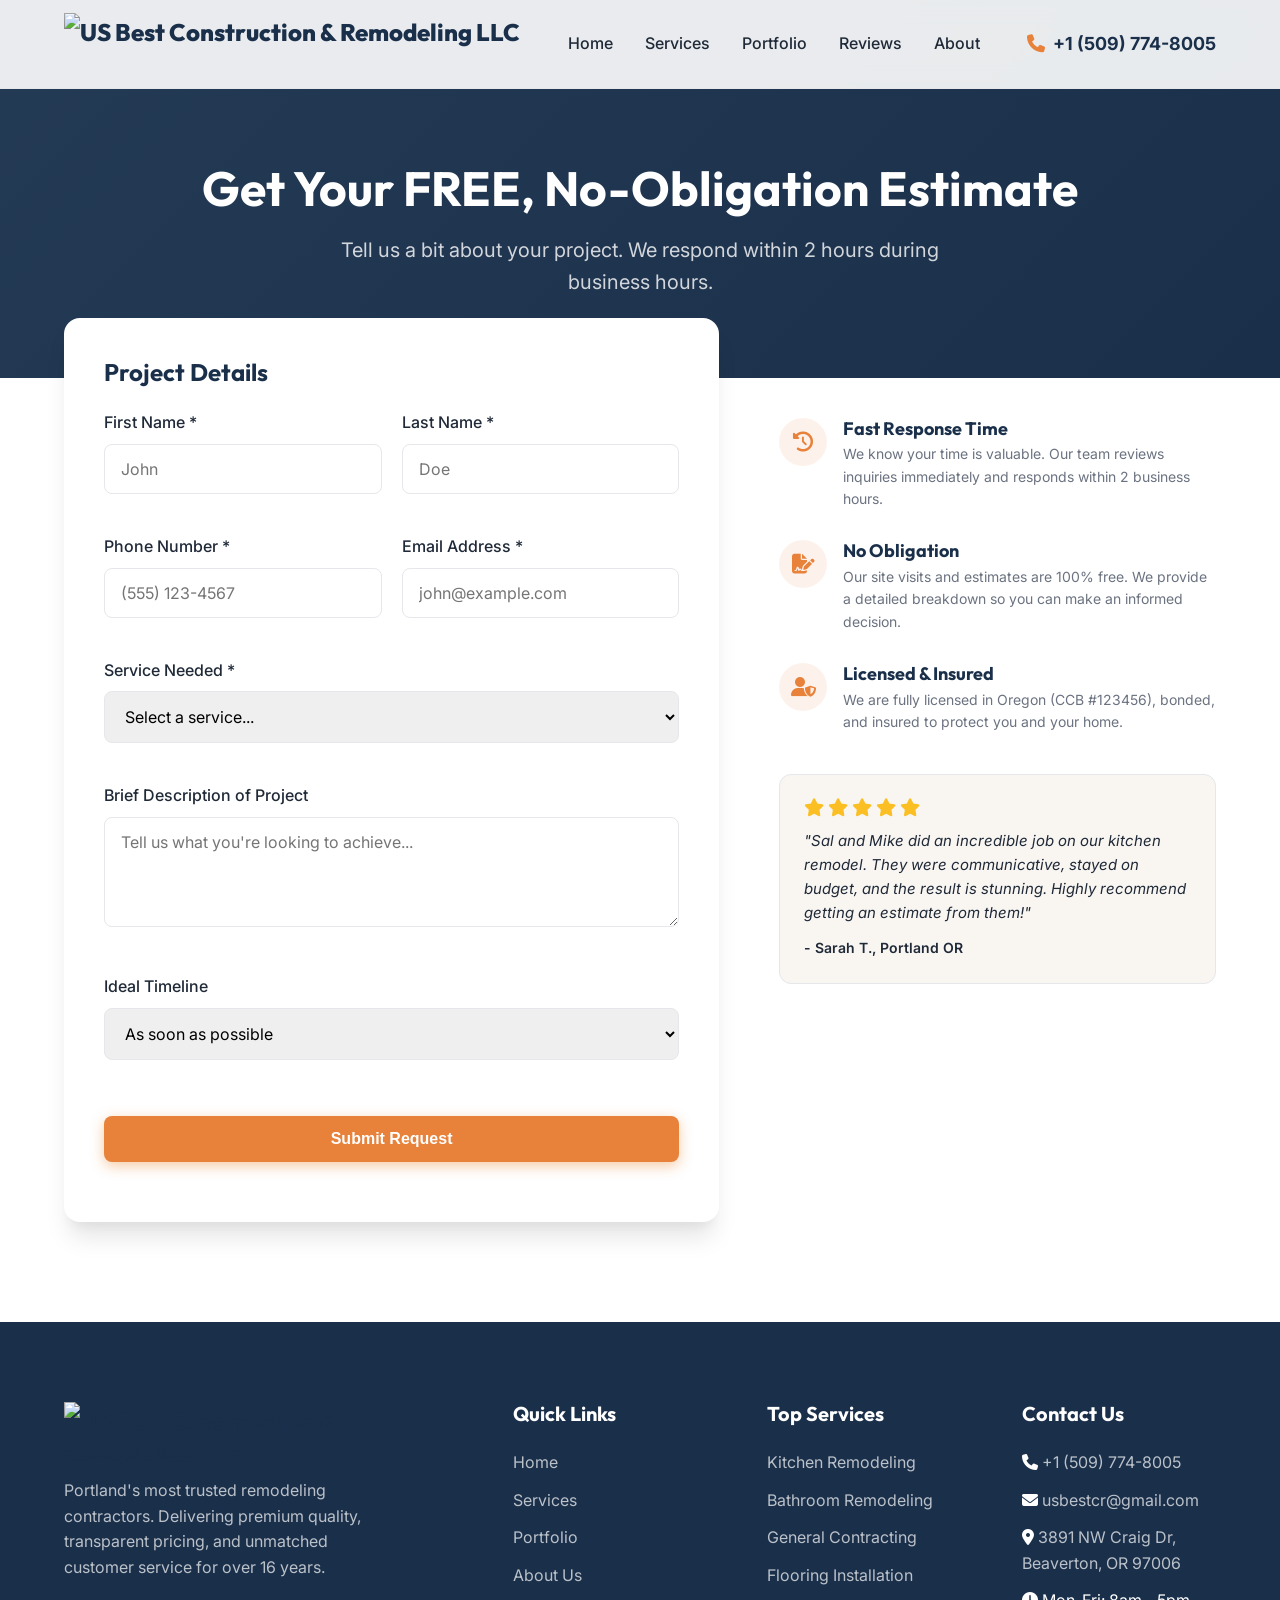
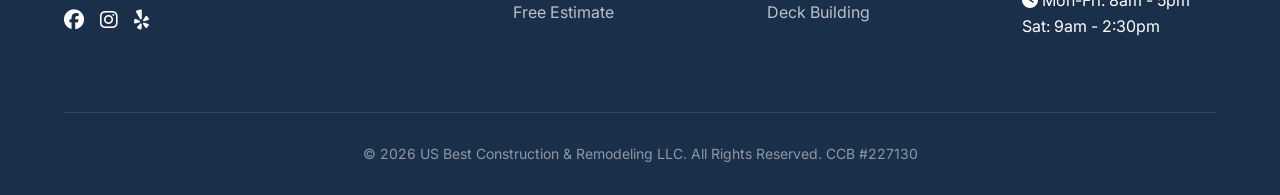
==== estimate.html @ 60744a65 "Add files via upload" ====
<!DOCTYPE html>
<html lang="en">
<head>
    <meta charset="UTF-8">
    <meta name="viewport" content="width=device-width, initial-scale=1.0">
    <title>Get a Free Estimate | US Best Construction & Remodeling LLC</title>
    <meta name="description" content="Get your free, no-obligation estimate from US Best Construction & Remodeling LLC. We respond within 2 hours to help start your Portland home remodeling project.">
    
    <link rel="stylesheet" href="style.css">
    <link rel="stylesheet" href="https://cdnjs.cloudflare.com/ajax/libs/font-awesome/6.4.0/css/all.min.css">
    <style>
        .page-header {
            padding: 160px 0 80px;
            background: linear-gradient(135deg, var(--secondary) 0%, var(--secondary-dark) 100%);
            color: white;
            text-align: center;
        }
        .page-header h1 {
            color: white;
            font-size: 48px;
            margin-bottom: 16px;
        }
        .page-header p {
            font-size: 20px;
            color: rgba(255,255,255,0.8);
            max-width: 600px;
            margin: 0 auto;
        }
        
        .estimate-layout {
            display: grid;
            grid-template-columns: 1.5fr 1fr;
            gap: 60px;
            margin-top: -60px;
            position: relative;
            z-index: 10;
        }
        
        .trust-column {
            padding-top: 100px;
        }
        
        .trust-feature {
            display: flex;
            gap: 16px;
            margin-bottom: 30px;
        }
        
        .trust-feature-icon {
            width: 48px;
            height: 48px;
            background: var(--primary-light);
            color: var(--primary);
            border-radius: 50%;
            display: flex;
            align-items: center;
            justify-content: center;
            font-size: 20px;
            flex-shrink: 0;
        }
        
        .trust-feature h4 {
            font-size: 18px;
            margin-bottom: 4px;
        }
        
        .trust-feature p {
            color: var(--text-muted);
            font-size: 14px;
        }
        
        .google-review-snippet {
            background: var(--bg-off);
            padding: 24px;
            border-radius: 12px;
            border: 1px solid var(--border);
            margin-top: 40px;
        }
        
        @media (max-width: 992px) {
            .estimate-layout {
                grid-template-columns: 1fr;
                gap: 40px;
            }
            .trust-column { padding-top: 0; }
        }
    </style>
</head>
<body>

    <!-- Header Navigation -->
    <header id="header">
        <div class="container nav-wrapper">
            <a href="index.html" class="logo">
                <img src="Img/Logo/usbestlogo.png" alt="US Best Construction & Remodeling LLC" style="height: 62px; width: auto;">
            </a>
            
            <nav class="nav-links">
                <a href="index.html">Home</a>
                <a href="services.html">Services</a>
                <a href="index.html#portfolio">Portfolio</a>
                <a href="index.html#reviews">Reviews</a>
                <a href="index.html#about">About</a>
            </nav>
            
            <div class="nav-actions">
                <a href="tel:+15097748005" class="phone-link">
                    <i class="fa-solid fa-phone"></i> +1 (509) 774-8005
                </a>
                <button class="mobile-menu-btn"><i class="fa-solid fa-bars"></i></button>
            </div>
        </div>
    </header>

    <div class="page-header">
        <div class="container">
            <h1>Get Your FREE, No-Obligation Estimate</h1>
            <p>Tell us a bit about your project. We respond within 2 hours during business hours.</p>
        </div>
    </div>

    <section class="section" style="padding-top: 0; padding-bottom: 100px;">
        <div class="container">
            <div class="estimate-layout">
                <!-- Form Side -->
                <div class="estimate-form-wrap">
                    <h3 style="margin-bottom: 24px; font-size: 24px;">Project Details</h3>
                    <form id="estimateForm">
                        <div class="form-grid">
                            <div class="form-group">
                                <label class="form-label">First Name *</label>
                                <input type="text" class="form-control" required placeholder="John">
                            </div>
                            <div class="form-group">
                                <label class="form-label">Last Name *</label>
                                <input type="text" class="form-control" required placeholder="Doe">
                            </div>
                            <div class="form-group">
                                <label class="form-label">Phone Number *</label>
                                <input type="tel" class="form-control" required placeholder="(555) 123-4567">
                            </div>
                            <div class="form-group">
                                <label class="form-label">Email Address *</label>
                                <input type="email" class="form-control" required placeholder="john@example.com">
                            </div>
                            <div class="form-group full">
                                <label class="form-label">Service Needed *</label>
                                <select class="form-control" required>
                                    <option value="">Select a service...</option>
                                    <option value="Kitchen Remodel">Kitchen Remodeling</option>
                                    <option value="Bathroom Remodel">Bathroom Remodeling</option>
                                    <option value="Full Renovation">General Contracting / Full Renovation</option>
                                    <option value="Flooring">Flooring Installation</option>
                                    <option value="Deck">Deck Building / Repair</option>
                                    <option value="Other">Other (Please specify below)</option>
                                </select>
                            </div>
                            <div class="form-group full">
                                <label class="form-label">Brief Description of Project</label>
                                <textarea class="form-control" rows="4" placeholder="Tell us what you're looking to achieve..."></textarea>
                            </div>
                            <div class="form-group full">
                                <label class="form-label">Ideal Timeline</label>
                                <select class="form-control">
                                    <option value="ASAP">As soon as possible</option>
                                    <option value="1-3 Months">1-3 Months</option>
                                    <option value="3-6 Months">3-6 Months</option>
                                    <option value="Just Planning">Just planning right now</option>
                                </select>
                            </div>
                            <div class="form-group full mt-2">
                                <button type="submit" class="btn btn-primary" style="width: 100%;">Submit Request</button>
                            </div>
                        </div>
                    </form>
                </div>

                <!-- Trust Side -->
                <div class="trust-column">
                    <div class="trust-feature">
                        <div class="trust-feature-icon"><i class="fa-solid fa-clock-rotate-left"></i></div>
                        <div>
                            <h4>Fast Response Time</h4>
                            <p>We know your time is valuable. Our team reviews inquiries immediately and responds within 2 business hours.</p>
                        </div>
                    </div>
                    
                    <div class="trust-feature">
                        <div class="trust-feature-icon"><i class="fa-solid fa-file-signature"></i></div>
                        <div>
                            <h4>No Obligation</h4>
                            <p>Our site visits and estimates are 100% free. We provide a detailed breakdown so you can make an informed decision.</p>
                        </div>
                    </div>
                    
                    <div class="trust-feature">
                        <div class="trust-feature-icon"><i class="fa-solid fa-user-shield"></i></div>
                        <div>
                            <h4>Licensed & Insured</h4>
                            <p>We are fully licensed in Oregon (CCB #123456), bonded, and insured to protect you and your home.</p>
                        </div>
                    </div>

                    <div class="google-review-snippet">
                        <div style="display: flex; gap: 4px; color: #fbbf24; margin-bottom: 12px; font-size: 18px;">
                            <i class="fa-solid fa-star"></i><i class="fa-solid fa-star"></i><i class="fa-solid fa-star"></i><i class="fa-solid fa-star"></i><i class="fa-solid fa-star"></i>
                        </div>
                        <p style="font-style: italic; font-size: 15px; margin-bottom: 12px;">"Sal and Mike did an incredible job on our kitchen remodel. They were communicative, stayed on budget, and the result is stunning. Highly recommend getting an estimate from them!"</p>
                        <div style="font-weight: 600; font-size: 14px;">- Sarah T., Portland OR</div>
                    </div>
                </div>
            </div>
        </div>
    </section>

    <!-- Footer -->
    <footer>
        <div class="container">
            <div class="footer-grid">
                <div class="footer-col">
                    <div class="logo mb-2">
                        <img src="Img/Logo/usbestlogo.png" alt="US Best Construction & Remodeling LLC" style="height: 60px;">
                    </div>
                    <p class="footer-text">Portland's most trusted remodeling contractors. Delivering premium quality, transparent pricing, and unmatched customer service for over 16 years.</p>
                    <div style="display: flex; gap: 16px; font-size: 20px;">
                        <a href="https://www.facebook.com/p/US-Best-Construction-Remodeling-100063447324759/"><i class="fa-brands fa-facebook"></i></a>
                        <a href="https://www.instagram.com/usbestcr"><i class="fa-brands fa-instagram"></i></a>
                        <a href="#"><i class="fa-brands fa-yelp"></i></a>
                    </div>
                </div>

                <div class="footer-col">
                    <h4>Quick Links</h4>
                    <ul class="footer-links">
                        <li><a href="index.html">Home</a></li>
                        <li><a href="services.html">Services</a></li>
                        <li><a href="index.html#portfolio">Portfolio</a></li>
                        <li><a href="index.html#about">About Us</a></li>
                        <li><a href="estimate.html">Free Estimate</a></li>
                    </ul>
                </div>

                <div class="footer-col">
                    <h4>Top Services</h4>
                    <ul class="footer-links">
                        <li><a href="services.html">Kitchen Remodeling</a></li>
                        <li><a href="services.html">Bathroom Remodeling</a></li>
                        <li><a href="services.html">General Contracting</a></li>
                        <li><a href="services.html">Flooring Installation</a></li>
                        <li><a href="services.html">Deck Building</a></li>
                    </ul>
                </div>

                <div class="footer-col">
                    <h4>Contact Us</h4>
                    <ul class="footer-links">
                        <li><i class="fa-solid fa-phone mr-2"></i> <a href="tel:+15097748005">+1 (509) 774-8005</a></li>
                        <li><i class="fa-solid fa-envelope mr-2"></i> <a href="mailto:usbestcr@gmail.com">usbestcr@gmail.com</a></li>
                        <li><i class="fa-solid fa-location-dot mr-2"></i> <a href="https://maps.app.goo.gl/ANUbhkJr8bc1Su1q8" target="_blank">3891 NW Craig Dr, Beaverton, OR 97006</a></li>
                        <li><i class="fa-solid fa-clock mr-2"></i> Mon-Fri: 8am - 5pm<br>Sat: 9am - 2:30pm</li>
                    </ul>
                </div>
            </div>

            <div class="footer-bottom">
                <p>&copy; 2026 US Best Construction & Remodeling LLC. All Rights Reserved. CCB #227130</p>
            </div>
        </div>
    </footer>

    <script src="main.js"></script>
    <script>
        document.getElementById('estimateForm').addEventListener('submit', function(e) {
            e.preventDefault();
            alert('Thank you! Your estimate request has been submitted. We will contact you within 2 hours.');
            this.reset();
        });
    </script>

    <!-- LeadConnectorHQ Chat Widget -->
    <div data-chat-widget data-widget-id="69ec6bb652e61570ac7e8724" data-location-id="s5fKxjz6ECQjahIlZ2UV"></div>
    <script src="https://widgets.leadconnectorhq.com/loader.js" data-resources-url="https://widgets.leadconnectorhq.com/chat-widget/loader.js" data-widget-id="69ec6bb652e61570ac7e8724"></script>

    <!-- MOBILE STICKY BAR -->
    <div class="mobile-cta-bar">
        <a href="tel:+15097748005" class="mcta-call">
            <i class="fa-solid fa-phone"></i> Call Now
        </a>
        <a href="estimate.html" class="mcta-estimate">
            <i class="fa-solid fa-calendar-check"></i> Free Estimate
        </a>
    </div>
</body>
</html>
---- style.css ----
@import url('https://fonts.googleapis.com/css2?family=Inter:wght@300;400;500;600;700;800&family=Outfit:wght@400;500;600;700;800&display=swap');

:root {
  --primary: #e8813a;
  --primary-hover: #d16e28;
  --primary-light: rgba(232, 129, 58, 0.1);
  --secondary: #243b55;
  --secondary-dark: #1a2f4a;
  --text-main: #1f2937;
  --text-muted: #6b7280;
  --bg-main: #ffffff;
  --bg-off: #f9f6f2;
  --border: #e5e7eb;
  --success: #16a34a;
  
  --font-sans: 'Inter', sans-serif;
  --font-display: 'Outfit', sans-serif;
  
  --shadow-sm: 0 1px 2px 0 rgba(0, 0, 0, 0.05);
  --shadow-md: 0 4px 6px -1px rgba(0, 0, 0, 0.1), 0 2px 4px -1px rgba(0, 0, 0, 0.06);
  --shadow-lg: 0 10px 15px -3px rgba(0, 0, 0, 0.1), 0 4px 6px -2px rgba(0, 0, 0, 0.05);
  --shadow-xl: 0 20px 25px -5px rgba(0, 0, 0, 0.1), 0 10px 10px -5px rgba(0, 0, 0, 0.04);
}

* {
  margin: 0;
  padding: 0;
  box-sizing: border-box;
}

body {
  font-family: var(--font-sans);
  color: var(--text-main);
  background-color: var(--bg-main);
  line-height: 1.6;
  overflow-x: hidden;
}

h1, h2, h3, h4, h5, h6 {
  font-family: var(--font-display);
  font-weight: 700;
  line-height: 1.2;
  color: var(--secondary-dark);
}

a {
  text-decoration: none;
  color: inherit;
  transition: all 0.3s ease;
}

ul {
  list-style: none;
}

img {
  max-width: 100%;
  height: auto;
  display: block;
}

/* Utilities */
.container {
  width: 100%;
  max-width: 1200px;
  margin: 0 auto;
  padding: 0 24px;
}

.text-center { text-align: center; }
.mt-1 { margin-top: 0.5rem; }
.mt-2 { margin-top: 1rem; }
.mt-4 { margin-top: 2rem; }
.mb-2 { margin-bottom: 1rem; }
.mb-4 { margin-bottom: 2rem; }

/* Buttons */
.btn {
  display: inline-flex;
  align-items: center;
  justify-content: center;
  padding: 14px 28px;
  border-radius: 8px;
  font-weight: 600;
  font-size: 16px;
  cursor: pointer;
  transition: all 0.3s cubic-bezier(0.4, 0, 0.2, 1);
  border: none;
}

.btn-primary {
  background-color: var(--primary);
  color: white;
  box-shadow: 0 4px 14px 0 rgba(232, 122, 26, 0.39);
}

.btn-primary:hover {
  background-color: var(--primary-hover);
  transform: translateY(-2px);
  box-shadow: 0 6px 20px rgba(232, 122, 26, 0.4);
}

.btn-secondary {
  background-color: white;
  color: var(--secondary-dark);
  border: 2px solid var(--border);
}

.btn-secondary:hover {
  border-color: var(--secondary-dark);
  background-color: var(--bg-off);
  transform: translateY(-2px);
}

/* Header & Nav */
header {
  position: fixed;
  top: 0;
  left: 0;
  width: 100%;
  z-index: 1000;
  background: rgba(255, 255, 255, 0.9);
  backdrop-filter: blur(12px);
  border-bottom: 1px solid var(--border);
  transition: all 0.3s ease;
}

header.scrolled {
  box-shadow: var(--shadow-sm);
  padding: 10px 0;
}

.nav-wrapper {
  display: flex;
  align-items: center;
  justify-content: space-between;
  height: 88px;
}

header.scrolled .logo img {
  height: 50px;
  transition: height .3s ease;
}

.logo {
  font-family: var(--font-display);
  font-size: 24px;
  font-weight: 800;
  color: var(--secondary-dark);
  display: flex;
  align-items: center;
  gap: 8px;
}

.logo span {
  color: var(--primary);
}

.nav-links {
  display: flex;
  gap: 32px;
}

.nav-links a {
  font-weight: 500;
  color: var(--text-main);
  position: relative;
}

.nav-links a::after {
  content: '';
  position: absolute;
  bottom: -4px;
  left: 0;
  width: 0;
  height: 2px;
  background-color: var(--primary);
  transition: width 0.3s ease;
}

.nav-links a:hover::after, .nav-links a.active::after {
  width: 100%;
}

.nav-links a:hover, .nav-links a.active {
  color: var(--primary);
}

.nav-actions {
  display: flex;
  align-items: center;
  gap: 24px;
}

.phone-link {
  font-weight: 700;
  font-size: 18px;
  color: var(--secondary-dark);
  display: flex;
  align-items: center;
  gap: 8px;
}

.phone-link i {
  color: var(--primary);
}

.mobile-menu-btn {
  display: none;
  font-size: 24px;
  background: none;
  border: none;
  cursor: pointer;
  color: var(--secondary-dark);
}

/* Hero Section */
.hero {
  padding-top: 120px;
  min-height: 90vh;
  display: flex;
  align-items: center;
  background: linear-gradient(135deg, var(--secondary) 0%, var(--secondary-dark) 100%);
  position: relative;
  overflow: hidden;
}

.hero::before {
  content: '';
  position: absolute;
  top: 0; right: 0; bottom: 0; left: 0;
  background: url('assets/images/hero_kitchen.png') center/cover no-repeat;
  opacity: 0.3;
  mix-blend-mode: overlay;
}

.hero-content {
  position: relative;
  z-index: 10;
  color: white;
  max-width: 700px;
}

.hero-badge {
  display: inline-flex;
  align-items: center;
  gap: 8px;
  background: rgba(255, 255, 255, 0.1);
  border: 1px solid rgba(255, 255, 255, 0.2);
  padding: 6px 16px;
  border-radius: 30px;
  font-size: 14px;
  font-weight: 500;
  margin-bottom: 24px;
  backdrop-filter: blur(4px);
}

.hero h1 {
  color: white;
  font-size: 56px;
  margin-bottom: 20px;
}

.hero h1 span {
  color: var(--primary);
}

.hero p {
  font-size: 20px;
  color: rgba(255, 255, 255, 0.8);
  margin-bottom: 40px;
  max-width: 600px;
}

.hero-btns {
  display: flex;
  gap: 16px;
}

/* Trust Bar */
.trust-bar {
  background: white;
  padding: 30px 0;
  border-bottom: 1px solid var(--border);
  position: relative;
  z-index: 20;
  margin-top: -40px;
  border-radius: 12px;
  box-shadow: var(--shadow-lg);
  max-width: 1000px;
  margin-left: auto;
  margin-right: auto;
}

.trust-grid {
  display: flex;
  justify-content: space-around;
  align-items: center;
  flex-wrap: wrap;
  gap: 24px;
}

.trust-item {
  display: flex;
  align-items: center;
  gap: 12px;
}

.trust-icon {
  width: 48px;
  height: 48px;
  background: var(--primary-light);
  color: var(--primary);
  border-radius: 50%;
  display: flex;
  align-items: center;
  justify-content: center;
  font-size: 20px;
}

.trust-text {
  display: flex;
  flex-direction: column;
}

.trust-title {
  font-weight: 700;
  font-size: 16px;
  color: var(--secondary-dark);
}

.trust-sub {
  font-size: 13px;
  color: var(--text-muted);
}

/* Sections */
.section {
  padding: 100px 0;
}

.section-bg {
  background-color: var(--bg-off);
}

.section-header {
  text-align: center;
  max-width: 700px;
  margin: 0 auto 60px;
}

.section-tag {
  color: var(--primary);
  font-weight: 700;
  text-transform: uppercase;
  letter-spacing: 1.5px;
  font-size: 14px;
  margin-bottom: 12px;
  display: block;
}

.section-header h2 {
  font-size: 40px;
  margin-bottom: 20px;
}

.section-header p {
  color: var(--text-muted);
  font-size: 18px;
}

/* Services Grid */
.services-grid {
  display: grid;
  grid-template-columns: repeat(auto-fit, minmax(300px, 1fr));
  gap: 30px;
}

.service-card {
  background: white;
  border-radius: 16px;
  overflow: hidden;
  box-shadow: var(--shadow-sm);
  border: 1px solid var(--border);
  transition: all 0.3s ease;
  group: service;
}

.service-card:hover {
  transform: translateY(-8px);
  box-shadow: var(--shadow-xl);
  border-color: var(--primary-light);
}

.service-img {
  height: 200px;
  background-color: #eee;
  position: relative;
  overflow: hidden;
}

.service-img img {
  width: 100%;
  height: 100%;
  object-fit: cover;
  transition: transform 0.5s ease;
}

.service-card:hover .service-img img {
  transform: scale(1.05);
}

.service-content {
  padding: 30px;
}

.service-icon {
  width: 50px;
  height: 50px;
  background: var(--bg-off);
  border-radius: 12px;
  display: flex;
  align-items: center;
  justify-content: center;
  font-size: 24px;
  color: var(--primary);
  margin-bottom: 20px;
}

.service-card h3 {
  font-size: 22px;
  margin-bottom: 12px;
}

.service-card p {
  color: var(--text-muted);
  margin-bottom: 20px;
  font-size: 15px;
}

.service-link {
  color: var(--primary);
  font-weight: 600;
  display: inline-flex;
  align-items: center;
  gap: 8px;
}

.service-link i {
  transition: transform 0.3s ease;
}

.service-card:hover .service-link i {
  transform: translateX(4px);
}

/* Featured Projects */
.projects-grid {
  display: grid;
  grid-template-columns: repeat(2, 1fr);
  gap: 30px;
}

.project-card {
  border-radius: 16px;
  overflow: hidden;
  position: relative;
  height: 400px;
  cursor: pointer;
}

.project-card img {
  width: 100%;
  height: 100%;
  object-fit: cover;
  transition: transform 0.7s ease;
}

.project-overlay {
  position: absolute;
  bottom: 0;
  left: 0;
  width: 100%;
  padding: 40px 30px 30px;
  background: linear-gradient(to top, rgba(0,0,0,0.8), transparent);
  color: white;
  transform: translateY(20px);
  opacity: 0.9;
  transition: all 0.3s ease;
}

.project-card:hover img {
  transform: scale(1.05);
}

.project-card:hover .project-overlay {
  transform: translateY(0);
  opacity: 1;
}

.project-overlay h3 {
  color: white;
  font-size: 24px;
  margin-bottom: 8px;
}

/* Before After Slider */
.ba-slider-wrap, .ba-slider {
  height: 400px;
  width: 100%;
}
.ba-slider-wrap .project-overlay {
  display: none;
}
.ba-slider {
  position: relative;
  width: 100%;
  height: 100%;
  overflow: hidden;
  cursor: ew-resize;
  border-radius: 16px;
  user-select: none;
}
.img-before, .img-after {
  position: absolute;
  top: 0; left: 0;
  height: 100%;
  background-size: cover;
  background-position: center;
}
.img-before { width: 100%; }
.img-after { border-right: 2px solid white; }
.handle {
  position: absolute;
  top: 0; bottom: 0;
  width: 40px;
  margin-left: -20px;
  display: flex;
  align-items: center;
  justify-content: center;
  pointer-events: none;
  z-index: 10;
}
.handle-circle {
  width: 40px;
  height: 40px;
  background: var(--primary);
  color: white;
  border-radius: 50%;
  display: flex;
  align-items: center;
  justify-content: center;
  box-shadow: 0 2px 6px rgba(0,0,0,0.4);
  border: 3px solid white;
}

/* How it Works */
.steps-grid {
  display: grid;
  grid-template-columns: repeat(3, 1fr);
  gap: 40px;
  position: relative;
}

.step-card {
  text-align: center;
  position: relative;
  z-index: 10;
}

.step-num {
  width: 64px;
  height: 64px;
  background: var(--primary);
  color: white;
  border-radius: 50%;
  display: flex;
  align-items: center;
  justify-content: center;
  font-size: 24px;
  font-weight: 700;
  margin: 0 auto 24px;
  box-shadow: 0 0 0 8px rgba(232, 122, 26, 0.2);
}

.step-card h3 {
  font-size: 22px;
  margin-bottom: 12px;
}

.step-card p {
  color: var(--text-muted);
}

/* Banner CTA */
.cta-banner {
  background: var(--secondary-dark);
  border-radius: 24px;
  padding: 60px;
  display: flex;
  align-items: center;
  justify-content: space-between;
  color: white;
  position: relative;
  overflow: hidden;
}

.cta-banner::before {
  content: '';
  position: absolute;
  top: -100px;
  right: -100px;
  width: 300px;
  height: 300px;
  background: var(--primary);
  border-radius: 50%;
  filter: blur(80px);
  opacity: 0.4;
}

.cta-content h2 {
  color: white;
  font-size: 36px;
  margin-bottom: 16px;
}

.cta-content p {
  color: rgba(255,255,255,0.8);
  font-size: 18px;
  max-width: 500px;
}

/* Forms */
.estimate-form-wrap {
  background: white;
  border-radius: 16px;
  padding: 40px;
  box-shadow: var(--shadow-xl);
}

.form-grid {
  display: grid;
  grid-template-columns: 1fr 1fr;
  gap: 20px;
}

.form-group {
  margin-bottom: 20px;
}

.form-group.full {
  grid-column: 1 / -1;
}

.form-label {
  display: block;
  font-weight: 500;
  margin-bottom: 8px;
  color: var(--text-main);
}

.form-control {
  width: 100%;
  padding: 14px 16px;
  border: 1px solid var(--border);
  border-radius: 8px;
  font-family: inherit;
  font-size: 16px;
  transition: all 0.3s ease;
}

.form-control:focus {
  outline: none;
  border-color: var(--primary);
  box-shadow: 0 0 0 3px var(--primary-light);
}

/* Footer */
footer {
  background: var(--secondary-dark);
  color: white;
  padding: 80px 0 30px;
}

.footer-grid {
  display: grid;
  grid-template-columns: 2fr 1fr 1fr 1fr;
  gap: 60px;
  margin-bottom: 60px;
}

.footer-col h4 {
  color: white;
  font-size: 20px;
  margin-bottom: 24px;
}

.footer-text {
  color: rgba(255,255,255,0.7);
  margin-bottom: 24px;
  max-width: 300px;
}

.footer-links li {
  margin-bottom: 12px;
}

.footer-links a {
  color: rgba(255,255,255,0.7);
}

.footer-links a:hover {
  color: var(--primary);
  padding-left: 4px;
}

.footer-bottom {
  text-align: center;
  padding-top: 30px;
  border-top: 1px solid rgba(255,255,255,0.1);
  color: rgba(255,255,255,0.5);
  font-size: 14px;
}/* Responsive */
@media (max-width: 992px) {
  .nav-links {
    display: none;
    flex-direction: column;
    position: absolute;
    top: 100%;
    left: 0;
    width: 100%;
    background: white;
    padding: 20px;
    box-shadow: var(--shadow-md);
    gap: 16px;
    border-top: 1px solid var(--border);
  }
  .nav-links.active { display: flex; }
  .phone-link, .d-none-mobile { display: none !important; }
  .mobile-menu-btn { display: block; }
  
  .hero h1 { font-size: 40px; }
  
  .projects-grid, .steps-grid, .services-grid, .services-list-grid {
    grid-template-columns: 1fr;
  }
  
  .cta-banner {
    flex-direction: column;
    text-align: center;
    gap: 30px;
    padding: 40px 20px;
  }
  
  .footer-grid {
    grid-template-columns: 1fr 1fr;
  }
}

@media (max-width: 768px) {
  .hero-btns { flex-direction: column; }
  .trust-grid { flex-direction: column; align-items: flex-start; padding: 20px; }
  
  .form-grid { grid-template-columns: 1fr; }
  
  .footer-grid { grid-template-columns: 1fr; gap: 40px; }

  .hero { padding-top: 100px; }
  .hero p { font-size: 16px; }
  .section { padding: 60px 0; }
  .section-header h2 { font-size: 32px; }

  #about .container > div {
    grid-template-columns: 1fr !important;
  }
}

/* Mobile CTA Bar */
.mobile-cta-bar {
  display: none;
  position: fixed;
  bottom: 0; left: 0; right: 0;
  z-index: 9999;
  box-shadow: 0 -4px 20px rgba(0,0,0,.15);
}

.mcta-call, .mcta-estimate {
  flex: 1;
  padding: 16px;
  text-align: center;
  font-weight: 700;
  font-size: 15px;
  display: flex;
  align-items: center;
  justify-content: center;
  gap: 8px;
  text-decoration: none;
}

.mcta-call {
  background: var(--secondary-dark);
  color: white;
}

.mcta-estimate {
  background: var(--primary);
  color: white;
}

.mcta-call:hover { background: #111f30; }
.mcta-estimate:hover { background: var(--primary-hover); }

@media (max-width: 768px) {
  .mobile-cta-bar { display: flex; }
  footer { padding-bottom: 80px; }
  body { padding-bottom: 60px; }
}
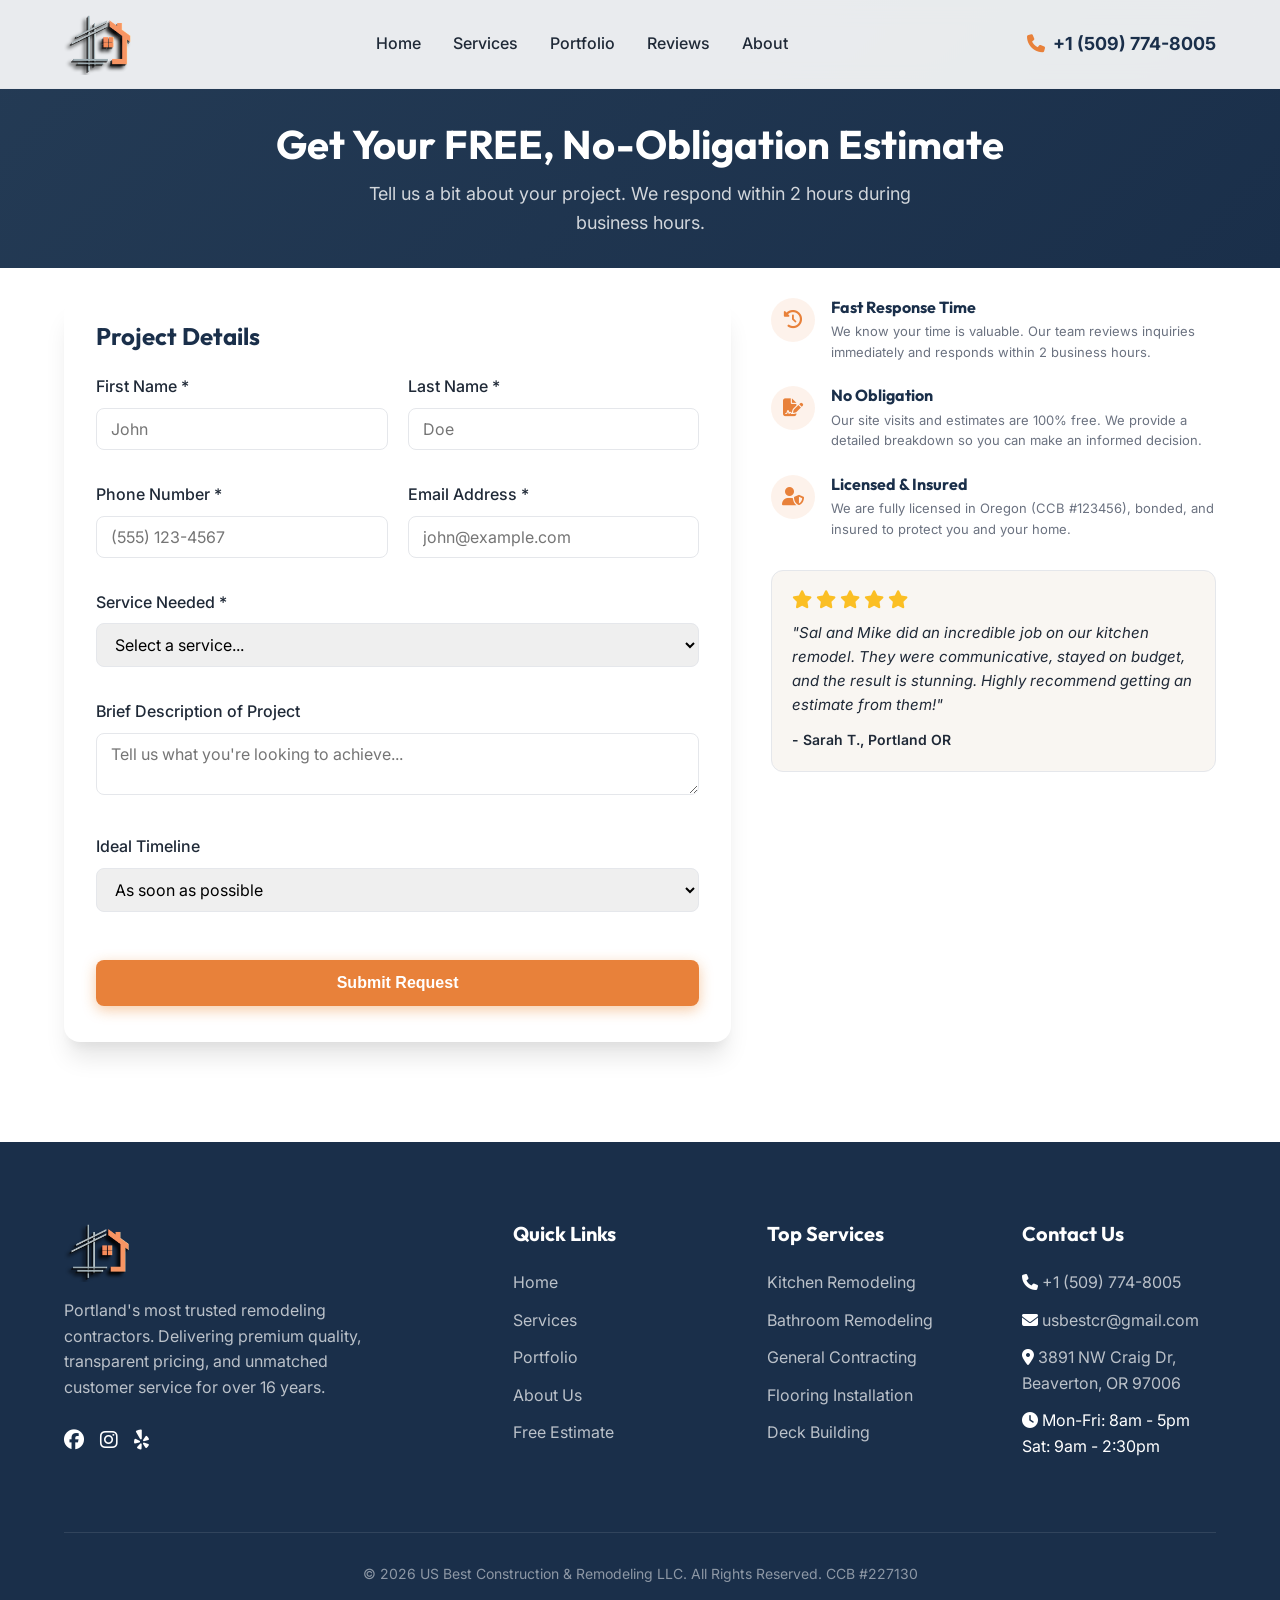
==== commit c7b4ddfa: "UI Updates: Spacing fixes, live review widget, and form adjustments" ====
--- a/estimate.html
+++ b/estimate.html
@@ -10,18 +10,18 @@
     <link rel="stylesheet" href="https://cdnjs.cloudflare.com/ajax/libs/font-awesome/6.4.0/css/all.min.css">
     <style>
         .page-header {
-            padding: 160px 0 80px;
+            padding: 120px 0 30px;
             background: linear-gradient(135deg, var(--secondary) 0%, var(--secondary-dark) 100%);
             color: white;
             text-align: center;
         }
         .page-header h1 {
             color: white;
-            font-size: 48px;
-            margin-bottom: 16px;
+            font-size: 40px;
+            margin-bottom: 12px;
         }
         .page-header p {
-            font-size: 20px;
+            font-size: 18px;
             color: rgba(255,255,255,0.8);
             max-width: 600px;
             margin: 0 auto;
@@ -30,57 +30,73 @@
         .estimate-layout {
             display: grid;
             grid-template-columns: 1.5fr 1fr;
-            gap: 60px;
-            margin-top: -60px;
+            gap: 40px;
+            margin-top: 30px;
             position: relative;
             z-index: 10;
         }
         
         .trust-column {
-            padding-top: 100px;
+            padding-top: 0px;
         }
         
         .trust-feature {
             display: flex;
             gap: 16px;
-            margin-bottom: 30px;
+            margin-bottom: 24px;
         }
         
         .trust-feature-icon {
-            width: 48px;
-            height: 48px;
+            width: 44px;
+            height: 44px;
             background: var(--primary-light);
             color: var(--primary);
             border-radius: 50%;
             display: flex;
             align-items: center;
             justify-content: center;
-            font-size: 20px;
+            font-size: 18px;
             flex-shrink: 0;
         }
         
         .trust-feature h4 {
-            font-size: 18px;
+            font-size: 16px;
             margin-bottom: 4px;
         }
         
         .trust-feature p {
             color: var(--text-muted);
-            font-size: 14px;
+            font-size: 13px;
         }
         
         .google-review-snippet {
             background: var(--bg-off);
-            padding: 24px;
+            padding: 20px;
             border-radius: 12px;
             border: 1px solid var(--border);
-            margin-top: 40px;
+            margin-top: 30px;
+        }
+        
+        .estimate-form-wrap {
+            padding: 24px 32px !important;
+        }
+        .form-group {
+            margin-bottom: 12px !important;
+        }
+        .form-control {
+            padding: 10px 14px !important;
+        }
+
+        /* Hide the floating estimate button on the estimate page itself */
+        .mcta-estimate {
+            display: none !important;
         }
         
         @media (max-width: 992px) {
             .estimate-layout {
                 grid-template-columns: 1fr;
                 gap: 40px;
+                margin-top: -20px;
             }
             .trust-column { padding-top: 0; }
         }
@@ -157,7 +173,7 @@
                             </div>
                             <div class="form-group full">
                                 <label class="form-label">Brief Description of Project</label>
-                                <textarea class="form-control" rows="4" placeholder="Tell us what you're looking to achieve..."></textarea>
+                                <textarea class="form-control" rows="2" placeholder="Tell us what you're looking to achieve..."></textarea>
                             </div>
                             <div class="form-group full">
                                 <label class="form-label">Ideal Timeline</label>
@@ -282,12 +298,9 @@
     <script src="https://widgets.leadconnectorhq.com/loader.js" data-resources-url="https://widgets.leadconnectorhq.com/chat-widget/loader.js" data-widget-id="69ec6bb652e61570ac7e8724"></script>
 
     <!-- MOBILE STICKY BAR -->
-    <div class="mobile-cta-bar">
+    <div class="mobile-cta-bar" style="justify-content: flex-end; align-items: flex-start;">
         <a href="tel:+15097748005" class="mcta-call">
             <i class="fa-solid fa-phone"></i> Call Now
-        </a>
-        <a href="estimate.html" class="mcta-estimate">
-            <i class="fa-solid fa-calendar-check"></i> Free Estimate
         </a>
     </div>
 </body>
--- a/style.css
+++ b/style.css
@@ -12,10 +12,10 @@
   --bg-off: #f9f6f2;
   --border: #e5e7eb;
   --success: #16a34a;
-  
+
   --font-sans: 'Inter', sans-serif;
   --font-display: 'Outfit', sans-serif;
-  
+
   --shadow-sm: 0 1px 2px 0 rgba(0, 0, 0, 0.05);
   --shadow-md: 0 4px 6px -1px rgba(0, 0, 0, 0.1), 0 2px 4px -1px rgba(0, 0, 0, 0.06);
   --shadow-lg: 0 10px 15px -3px rgba(0, 0, 0, 0.1), 0 4px 6px -2px rgba(0, 0, 0, 0.05);
@@ -36,7 +36,12 @@
   overflow-x: hidden;
 }
 
-h1, h2, h3, h4, h5, h6 {
+h1,
+h2,
+h3,
+h4,
+h5,
+h6 {
   font-family: var(--font-display);
   font-weight: 700;
   line-height: 1.2;
@@ -67,12 +72,29 @@
   padding: 0 24px;
 }
 
-.text-center { text-align: center; }
-.mt-1 { margin-top: 0.5rem; }
-.mt-2 { margin-top: 1rem; }
-.mt-4 { margin-top: 2rem; }
-.mb-2 { margin-bottom: 1rem; }
-.mb-4 { margin-bottom: 2rem; }
+.text-center {
+  text-align: center;
+}
+
+.mt-1 {
+  margin-top: 0.5rem;
+}
+
+.mt-2 {
+  margin-top: 1rem;
+}
+
+.mt-4 {
+  margin-top: 2rem;
+}
+
+.mb-2 {
+  margin-bottom: 1rem;
+}
+
+.mb-4 {
+  margin-bottom: 2rem;
+}
 
 /* Buttons */
 .btn {
@@ -178,11 +200,13 @@
   transition: width 0.3s ease;
 }
 
-.nav-links a:hover::after, .nav-links a.active::after {
+.nav-links a:hover::after,
+.nav-links a.active::after {
   width: 100%;
 }
 
-.nav-links a:hover, .nav-links a.active {
+.nav-links a:hover,
+.nav-links a.active {
   color: var(--primary);
 }
 
@@ -217,6 +241,7 @@
 /* Hero Section */
 .hero {
   padding-top: 120px;
+  padding-bottom: 100px;
   min-height: 90vh;
   display: flex;
   align-items: center;
@@ -228,7 +253,10 @@
 .hero::before {
   content: '';
   position: absolute;
-  top: 0; right: 0; bottom: 0; left: 0;
+  top: 0;
+  right: 0;
+  bottom: 0;
+  left: 0;
   background: url('assets/images/hero_kitchen.png') center/cover no-repeat;
   opacity: 0.3;
   mix-blend-mode: overlay;
@@ -482,7 +510,7 @@
   left: 0;
   width: 100%;
   padding: 40px 30px 30px;
-  background: linear-gradient(to top, rgba(0,0,0,0.8), transparent);
+  background: linear-gradient(to top, rgba(0, 0, 0, 0.8), transparent);
   color: white;
   transform: translateY(20px);
   opacity: 0.9;
@@ -505,42 +533,62 @@
 }
 
 /* Before After Slider */
-.ba-slider-wrap, .ba-slider {
+.ba-slider-wrap,
+.ba-slider {
   height: 400px;
   width: 100%;
 }
+
 .ba-slider-wrap .project-overlay {
   display: none;
 }
+
 .ba-slider {
   position: relative;
   width: 100%;
   height: 100%;
   overflow: hidden;
-  cursor: ew-resize;
+  cursor: default;      /* clicking the image no longer does anything */
   border-radius: 16px;
   user-select: none;
 }
-.img-before, .img-after {
+
+.img-before,
+.img-after {
   position: absolute;
-  top: 0; left: 0;
+  top: 0;
+  left: 0;
   height: 100%;
   background-size: cover;
   background-position: center;
 }
-.img-before { width: 100%; }
-.img-after { border-right: 2px solid white; }
+
+.img-before {
+  width: 100%;
+}
+
+.img-after {
+  border-right: 2px solid white;
+}
+
 .handle {
   position: absolute;
-  top: 0; bottom: 0;
-  width: 40px;
-  margin-left: -20px;
+  top: 0;
+  bottom: 0;
+  width: 56px;          /* slightly wider touch target */
+  margin-left: -28px;
   display: flex;
   align-items: center;
   justify-content: center;
-  pointer-events: none;
+  pointer-events: all;  /* handle must receive touch/click */
+  cursor: grab;
   z-index: 10;
 }
+
+.handle:active {
+  cursor: grabbing;
+}
+
 .handle-circle {
   width: 40px;
   height: 40px;
@@ -550,7 +598,7 @@
   display: flex;
   align-items: center;
   justify-content: center;
-  box-shadow: 0 2px 6px rgba(0,0,0,0.4);
+  box-shadow: 0 2px 6px rgba(0, 0, 0, 0.4);
   border: 3px solid white;
 }
 
@@ -625,7 +673,7 @@
 }
 
 .cta-content p {
-  color: rgba(255,255,255,0.8);
+  color: rgba(255, 255, 255, 0.8);
   font-size: 18px;
   max-width: 500px;
 }
@@ -696,7 +744,7 @@
 }
 
 .footer-text {
-  color: rgba(255,255,255,0.7);
+  color: rgba(255, 255, 255, 0.7);
   margin-bottom: 24px;
   max-width: 300px;
 }
@@ -706,7 +754,7 @@
 }
 
 .footer-links a {
-  color: rgba(255,255,255,0.7);
+  color: rgba(255, 255, 255, 0.7);
 }
 
 .footer-links a:hover {
@@ -717,10 +765,12 @@
 .footer-bottom {
   text-align: center;
   padding-top: 30px;
-  border-top: 1px solid rgba(255,255,255,0.1);
-  color: rgba(255,255,255,0.5);
+  border-top: 1px solid rgba(255, 255, 255, 0.1);
+  color: rgba(255, 255, 255, 0.5);
   font-size: 14px;
-}/* Responsive */
+}
+
+/* Responsive */
 @media (max-width: 992px) {
   .nav-links {
     display: none;
@@ -735,66 +785,131 @@
     gap: 16px;
     border-top: 1px solid var(--border);
   }
-  .nav-links.active { display: flex; }
-  .phone-link, .d-none-mobile { display: none !important; }
-  .mobile-menu-btn { display: block; }
-  
-  .hero h1 { font-size: 40px; }
-  
-  .projects-grid, .steps-grid, .services-grid, .services-list-grid {
+
+  .nav-links.active {
+    display: flex;
+  }
+
+  .phone-link,
+  .d-none-mobile {
+    display: none !important;
+  }
+
+  .mobile-menu-btn {
+    display: block;
+  }
+
+  .hero h1 {
+    font-size: 40px;
+  }
+
+  .projects-grid,
+  .steps-grid,
+  .services-grid,
+  .services-list-grid {
     grid-template-columns: 1fr;
   }
-  
+
   .cta-banner {
     flex-direction: column;
     text-align: center;
     gap: 30px;
     padding: 40px 20px;
   }
-  
+
   .footer-grid {
     grid-template-columns: 1fr 1fr;
   }
 }
 
 @media (max-width: 768px) {
-  .hero-btns { flex-direction: column; }
-  .trust-grid { flex-direction: column; align-items: flex-start; padding: 20px; }
-  
-  .form-grid { grid-template-columns: 1fr; }
-  
-  .footer-grid { grid-template-columns: 1fr; gap: 40px; }
-
-  .hero { padding-top: 100px; }
-  .hero p { font-size: 16px; }
-  .section { padding: 60px 0; }
-  .section-header h2 { font-size: 32px; }
-
-  #about .container > div {
+  .hero-btns {
+    flex-direction: column;
+  }
+
+  .trust-grid {
+    flex-direction: column;
+    align-items: flex-start;
+    padding: 20px;
+  }
+
+  .form-grid {
+    grid-template-columns: 1fr;
+  }
+
+  .footer-grid {
+    grid-template-columns: 1fr;
+    gap: 40px;
+  }
+
+  .hero {
+    padding-top: 100px;
+    padding-bottom: 100px;
+  }
+
+  .hero p {
+    font-size: 16px;
+  }
+
+  .section {
+    padding: 60px 0;
+  }
+
+  .section-header h2 {
+    font-size: 32px;
+  }
+
+  #about .container>div {
     grid-template-columns: 1fr !important;
   }
 }
 
-/* Mobile CTA Bar */
+/* ── Mobile Floating CTA Pills ───────────────────────────────────────────── */
+/* Two pill buttons stacked on the bottom-LEFT.                               */
+/* The right side stays free for the GHL chatbot — zero conflict.             */
 .mobile-cta-bar {
   display: none;
   position: fixed;
-  bottom: 0; left: 0; right: 0;
-  z-index: 9999;
-  box-shadow: 0 -4px 20px rgba(0,0,0,.15);
-}
-
-.mcta-call, .mcta-estimate {
-  flex: 1;
-  padding: 16px;
-  text-align: center;
+  bottom: 24px;
+  left: 16px;
+  right: auto;          /* detach from right edge */
+  flex-direction: column;
+  gap: 10px;
+  z-index: 999999;      /* high, but lets chatbot coexist on the right */
+  pointer-events: none; /* let clicks through the gap between pills */
+}
+
+.mcta-call,
+.mcta-estimate {
+  pointer-events: all;
+  display: inline-flex;
+  align-items: center;
+  gap: 10px;
+  padding: 13px 20px;
+  border-radius: 50px;      /* full pill */
   font-weight: 700;
   font-size: 15px;
-  display: flex;
-  align-items: center;
-  justify-content: center;
-  gap: 8px;
   text-decoration: none;
+  box-shadow: 0 4px 18px rgba(0, 0, 0, 0.28);
+  transition: transform 0.2s ease, box-shadow 0.2s ease;
+  white-space: nowrap;
+  /* Slide-in entrance animation */
+  animation: pillSlideIn 0.4s cubic-bezier(0.34, 1.56, 0.64, 1) both;
+}
+
+.mcta-estimate {
+  animation-delay: 0.08s;
+}
+
+@keyframes pillSlideIn {
+  from {
+    opacity: 0;
+    transform: translateX(-30px);
+  }
+  to {
+    opacity: 1;
+    transform: translateX(0);
+  }
 }
 
 .mcta-call {
@@ -807,11 +922,27 @@
   color: white;
 }
 
-.mcta-call:hover { background: #111f30; }
-.mcta-estimate:hover { background: var(--primary-hover); }
-
-@media (max-width: 768px) {
-  .mobile-cta-bar { display: flex; }
-  footer { padding-bottom: 80px; }
-  body { padding-bottom: 60px; }
-}
+.mcta-call:active,
+.mcta-call:hover {
+  background: #111f30;
+  transform: translateY(-2px);
+  box-shadow: 0 8px 24px rgba(0, 0, 0, 0.32);
+}
+
+.mcta-estimate:active,
+.mcta-estimate:hover {
+  background: var(--primary-hover);
+  transform: translateY(-2px);
+  box-shadow: 0 8px 24px rgba(232, 122, 26, 0.45);
+}
+
+@media (max-width: 900px) {
+  .mobile-cta-bar {
+    display: flex;
+  }
+
+  /* No extra body/footer padding needed — pills float, don't push content */
+  footer {
+    padding-bottom: 20px;
+  }
+}
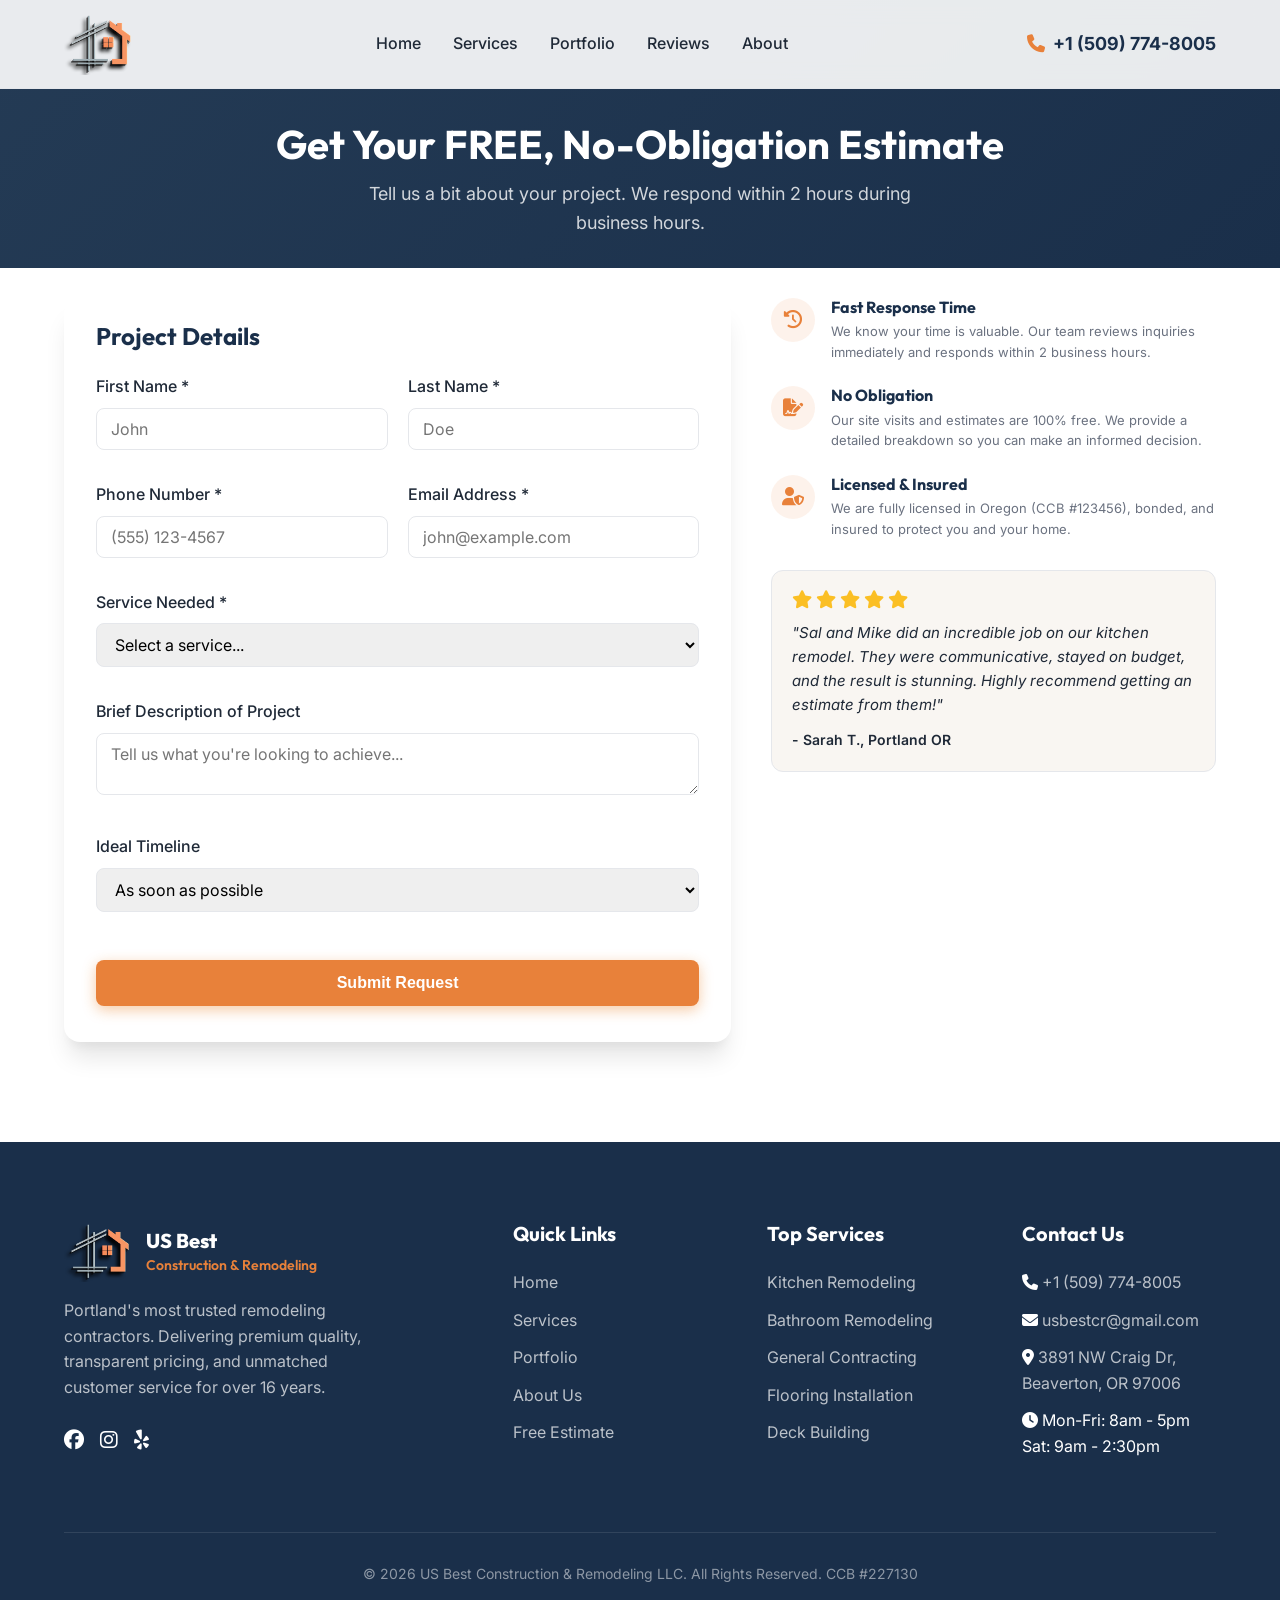
==== commit d2400b21: "Fix mobile overflow on services page" ====
--- a/estimate.html
+++ b/estimate.html
@@ -108,7 +108,7 @@
     <header id="header">
         <div class="container nav-wrapper">
             <a href="index.html" class="logo">
-                <img src="Img/Logo/usbestlogo.png" alt="US Best Construction & Remodeling LLC" style="height: 62px; width: auto;">
+                <img src="Logo/usbestlogo.png" alt="US Best Construction & Remodeling LLC" style="height: 62px; width: auto;">
             </a>
             
             <nav class="nav-links">
@@ -234,8 +234,9 @@
         <div class="container">
             <div class="footer-grid">
                 <div class="footer-col">
-                    <div class="logo mb-2">
-                        <img src="Img/Logo/usbestlogo.png" alt="US Best Construction & Remodeling LLC" style="height: 60px;">
+                    <div class="logo mb-2" style="display: flex; align-items: center; gap: 12px;">
+                        <img src="Logo/usbestlogo.png" alt="US Best Construction & Remodeling LLC" style="height: 60px;">
+                        <span style="font-family: var(--font-display); font-size: 20px; font-weight: 800; line-height: 1.1; color: white;">US Best<br><span style="color: var(--primary); font-size: 14px; font-weight: 600;">Construction & Remodeling</span></span>
                     </div>
                     <p class="footer-text">Portland's most trusted remodeling contractors. Delivering premium quality, transparent pricing, and unmatched customer service for over 16 years.</p>
                     <div style="display: flex; gap: 16px; font-size: 20px;">
